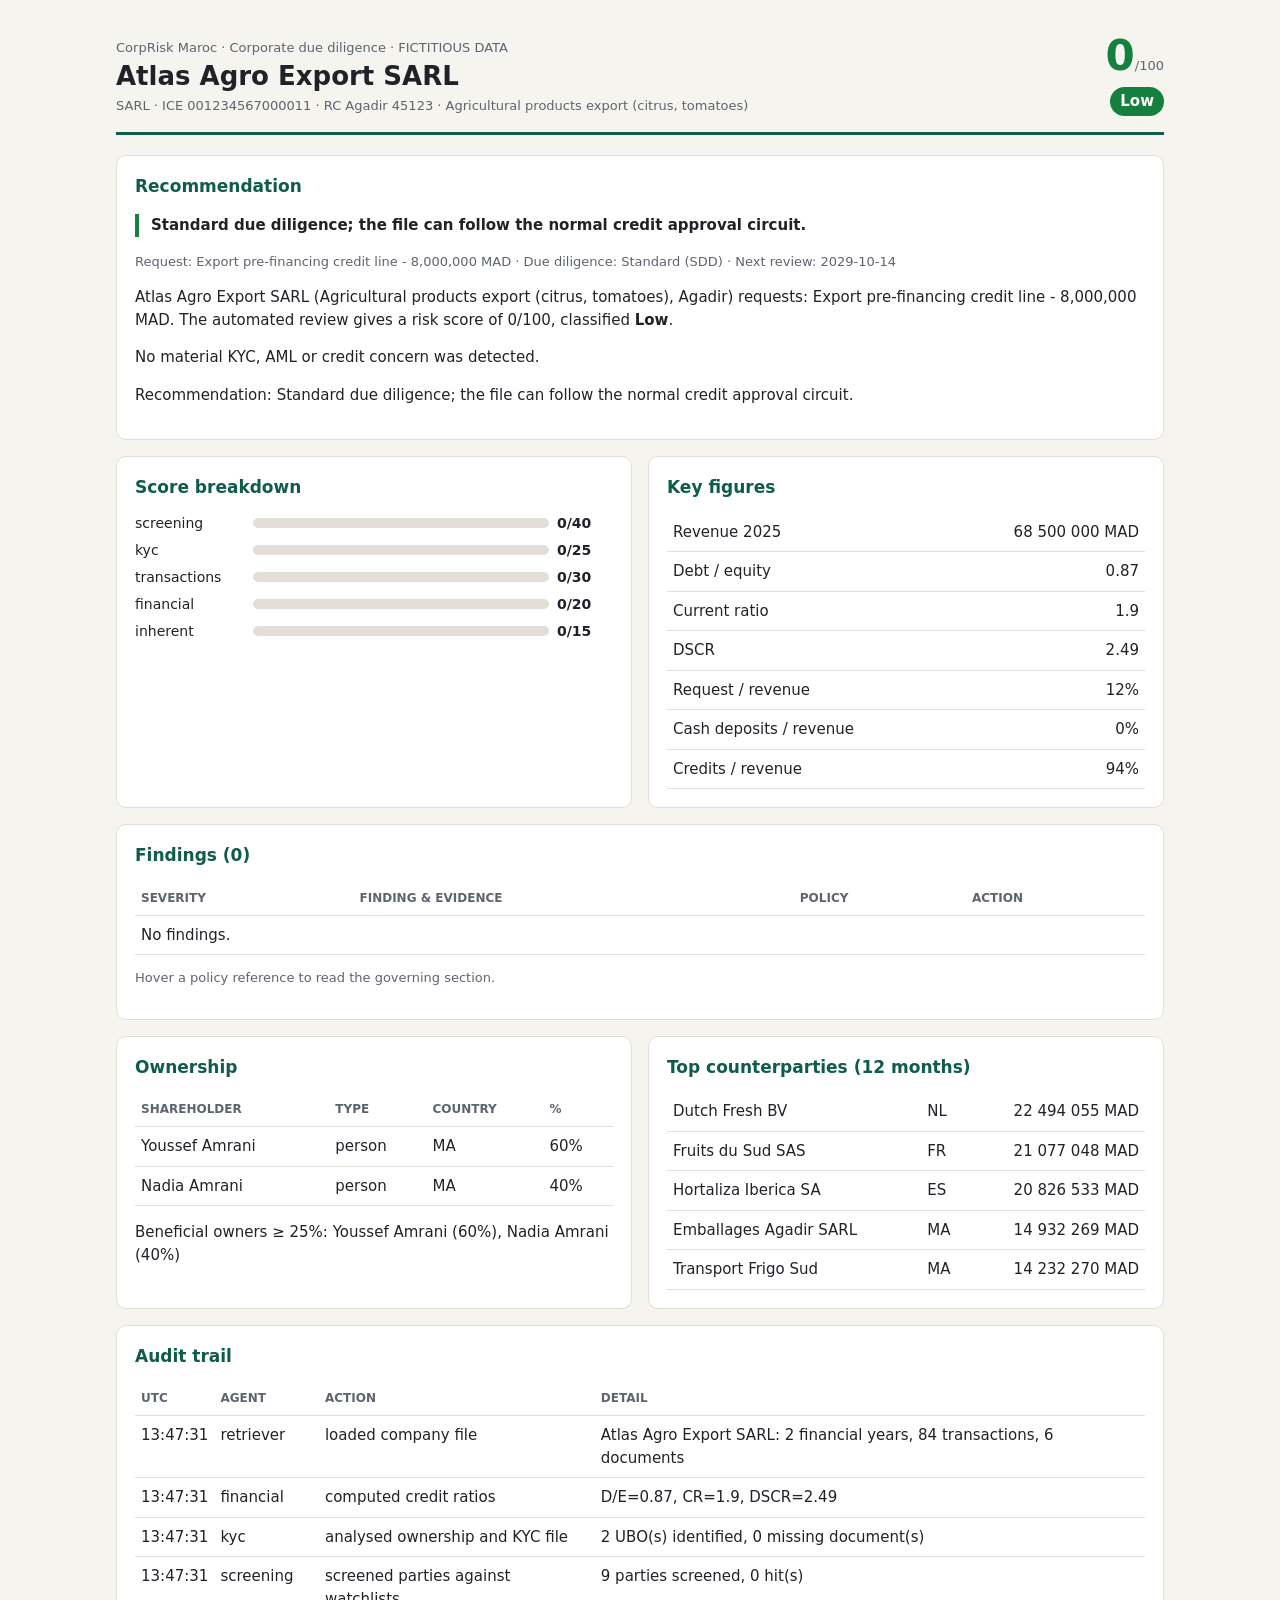
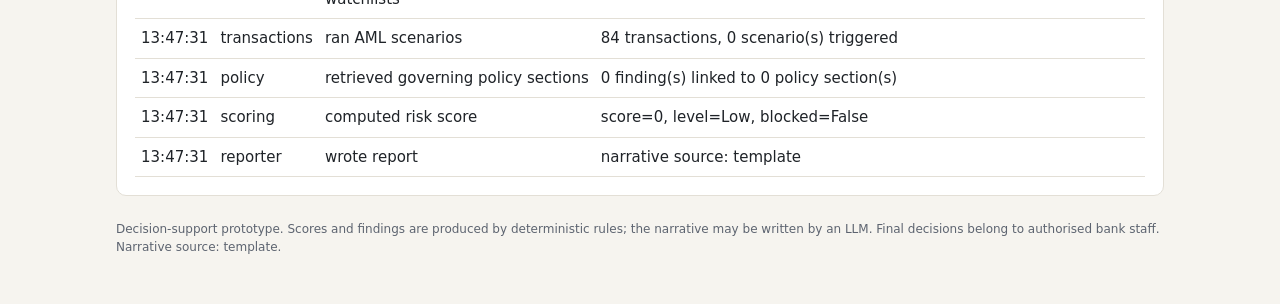
==== reports/C001.html @ 8aa22fc8 "CorpRisk Maroc: multi-agent due diligence prototype with Render deploy config" ====
<!doctype html><html lang="en"><head><meta charset="utf-8"><meta name="viewport" content="width=device-width,initial-scale=1">
<title>Due Diligence - Atlas Agro Export SARL</title>
<style>
:root{--bg:#f6f4ef;--card:#fff;--ink:#1f2328;--muted:#5d6470;--line:#e3dfd6;--accent:#0f5c4d}
@media (prefers-color-scheme:dark){:root{--bg:#16181b;--card:#1f2226;--ink:#e8e6e1;--muted:#a0a6ad;--line:#33373c;--accent:#4fb39b}}
*{box-sizing:border-box}body{margin:0;background:var(--bg);color:var(--ink);font:15px/1.5 system-ui,-apple-system,Segoe UI,Roboto,sans-serif}
main{max-width:1080px;margin:0 auto;padding:24px 16px 48px}
header{display:flex;flex-wrap:wrap;gap:16px;justify-content:space-between;align-items:flex-end;border-bottom:3px solid var(--accent);padding-bottom:16px;margin-bottom:20px}
h1{margin:0;font-size:26px}h2{font-size:17px;margin:0 0 12px;color:var(--accent)}
.muted{color:var(--muted);font-size:13px}.card{background:var(--card);border:1px solid var(--line);border-radius:10px;padding:18px;margin-bottom:16px}
.grid{display:grid;grid-template-columns:repeat(auto-fit,minmax(280px,1fr));gap:16px}
.score{text-align:right}.score b{font-size:42px;color:#15803d}.pill{display:inline-block;padding:3px 10px;border-radius:99px;color:#fff;background:#15803d;font-weight:600}
.sev{display:inline-block;color:#fff;border-radius:4px;padding:1px 7px;font-size:12px;text-transform:uppercase;font-weight:600}
table{width:100%;border-collapse:collapse}td,th{text-align:left;padding:8px 6px;border-bottom:1px solid var(--line);vertical-align:top}th{font-size:12px;color:var(--muted);text-transform:uppercase}
.num{text-align:right;white-space:nowrap}.ref{border-bottom:1px dotted var(--muted);cursor:help;white-space:nowrap}
.bar-row{display:grid;grid-template-columns:110px 1fr 56px;gap:8px;align-items:center;margin:6px 0;font-size:14px}
.bar{background:var(--line);height:10px;border-radius:5px;overflow:hidden}.bar div{background:var(--accent);height:100%}
.reco{border-left:4px solid #15803d;padding-left:12px;font-weight:600}.esc{border-color:#15803d}
.note{background:color-mix(in srgb,#15803d 12%,transparent);padding:10px;border-radius:6px}ul.check{list-style:none;padding:0}ul.check li{margin:6px 0}
.scroll{overflow-x:auto}footer{color:var(--muted);font-size:12px;margin-top:24px}
</style></head><body><main>
<header><div><div class="muted">CorpRisk Maroc · Corporate due diligence · FICTITIOUS DATA</div><h1>Atlas Agro Export SARL</h1>
<div class="muted">SARL · ICE 001234567000011 · RC Agadir 45123 · Agricultural products export (citrus, tomatoes)</div></div>
<div class="score"><b>0</b><span class="muted">/100</span><br><span class="pill">Low</span></div></header>
<section class="card"><h2>Recommendation</h2><p class="reco">Standard due diligence; the file can follow the normal credit approval circuit.</p>
<p class="muted">Request: Export pre-financing credit line - 8,000,000 MAD · Due diligence: Standard (SDD) · Next review: 2029-10-14</p>
<div><p>Atlas Agro Export SARL (Agricultural products export (citrus, tomatoes), Agadir) requests: Export pre-financing credit line - 8,000,000 MAD. The automated review gives a risk score of 0/100, classified <strong>Low</strong>.</p><p>No material KYC, AML or credit concern was detected.</p><p>Recommendation: Standard due diligence; the file can follow the normal credit approval circuit.</p></div></section>
<div class="grid"><section class="card"><h2>Score breakdown</h2><div class='bar-row'><span>screening</span><div class='bar'><div style='width:0%'></div></div><b>0/40</b></div><div class='bar-row'><span>kyc</span><div class='bar'><div style='width:0%'></div></div><b>0/25</b></div><div class='bar-row'><span>transactions</span><div class='bar'><div style='width:0%'></div></div><b>0/30</b></div><div class='bar-row'><span>financial</span><div class='bar'><div style='width:0%'></div></div><b>0/20</b></div><div class='bar-row'><span>inherent</span><div class='bar'><div style='width:0%'></div></div><b>0/15</b></div></section>
<section class="card"><h2>Key figures</h2><table>
<tr><td>Revenue 2025</td><td class="num">68 500 000 MAD</td></tr>
<tr><td>Debt / equity</td><td class="num">0.87</td></tr><tr><td>Current ratio</td><td class="num">1.9</td></tr>
<tr><td>DSCR</td><td class="num">2.49</td></tr><tr><td>Request / revenue</td><td class="num">12%</td></tr>
<tr><td>Cash deposits / revenue</td><td class="num">0%</td></tr><tr><td>Credits / revenue</td><td class="num">94%</td></tr>
</table></section></div>

<section class="card"><h2>Findings (0)</h2><div class="scroll"><table><tr><th>Severity</th><th>Finding &amp; evidence</th><th>Policy</th><th>Action</th></tr><tr><td colspan='4'>No findings.</td></tr></table></div>
<p class="muted">Hover a policy reference to read the governing section.</p></section>
<div class="grid"><section class="card"><h2>Ownership</h2><table><tr><th>Shareholder</th><th>Type</th><th>Country</th><th>%</th></tr><tr><td>Youssef Amrani</td><td>person</td><td>MA</td><td>60%</td></tr><tr><td>Nadia Amrani</td><td>person</td><td>MA</td><td>40%</td></tr></table>
<p>Beneficial owners ≥ 25%: Youssef Amrani (60%), Nadia Amrani (40%)</p></section>
<section class="card"><h2>Top counterparties (12 months)</h2><table><tr><td>Dutch Fresh BV</td><td>NL</td><td class='num'>22 494 055 MAD</td></tr><tr><td>Fruits du Sud SAS</td><td>FR</td><td class='num'>21 077 048 MAD</td></tr><tr><td>Hortaliza Iberica SA</td><td>ES</td><td class='num'>20 826 533 MAD</td></tr><tr><td>Emballages Agadir SARL</td><td>MA</td><td class='num'>14 932 269 MAD</td></tr><tr><td>Transport Frigo Sud</td><td>MA</td><td class='num'>14 232 270 MAD</td></tr></table></section></div>
<section class="card"><h2>Audit trail</h2><div class="scroll"><table><tr><th>UTC</th><th>Agent</th><th>Action</th><th>Detail</th></tr><tr><td>13:47:31</td><td>retriever</td><td>loaded company file</td><td>Atlas Agro Export SARL: 2 financial years, 84 transactions, 6 documents</td></tr><tr><td>13:47:31</td><td>financial</td><td>computed credit ratios</td><td>D/E=0.87, CR=1.9, DSCR=2.49</td></tr><tr><td>13:47:31</td><td>kyc</td><td>analysed ownership and KYC file</td><td>2 UBO(s) identified, 0 missing document(s)</td></tr><tr><td>13:47:31</td><td>screening</td><td>screened parties against watchlists</td><td>9 parties screened, 0 hit(s)</td></tr><tr><td>13:47:31</td><td>transactions</td><td>ran AML scenarios</td><td>84 transactions, 0 scenario(s) triggered</td></tr><tr><td>13:47:31</td><td>policy</td><td>retrieved governing policy sections</td><td>0 finding(s) linked to 0 policy section(s)</td></tr><tr><td>13:47:31</td><td>scoring</td><td>computed risk score</td><td>score=0, level=Low, blocked=False</td></tr><tr><td>13:47:31</td><td>reporter</td><td>wrote report</td><td>narrative source: template</td></tr></table></div></section>
<footer>Decision-support prototype. Scores and findings are produced by deterministic rules; the narrative may be written by an LLM.
Final decisions belong to authorised bank staff. Narrative source: template.</footer>
</main></body></html>
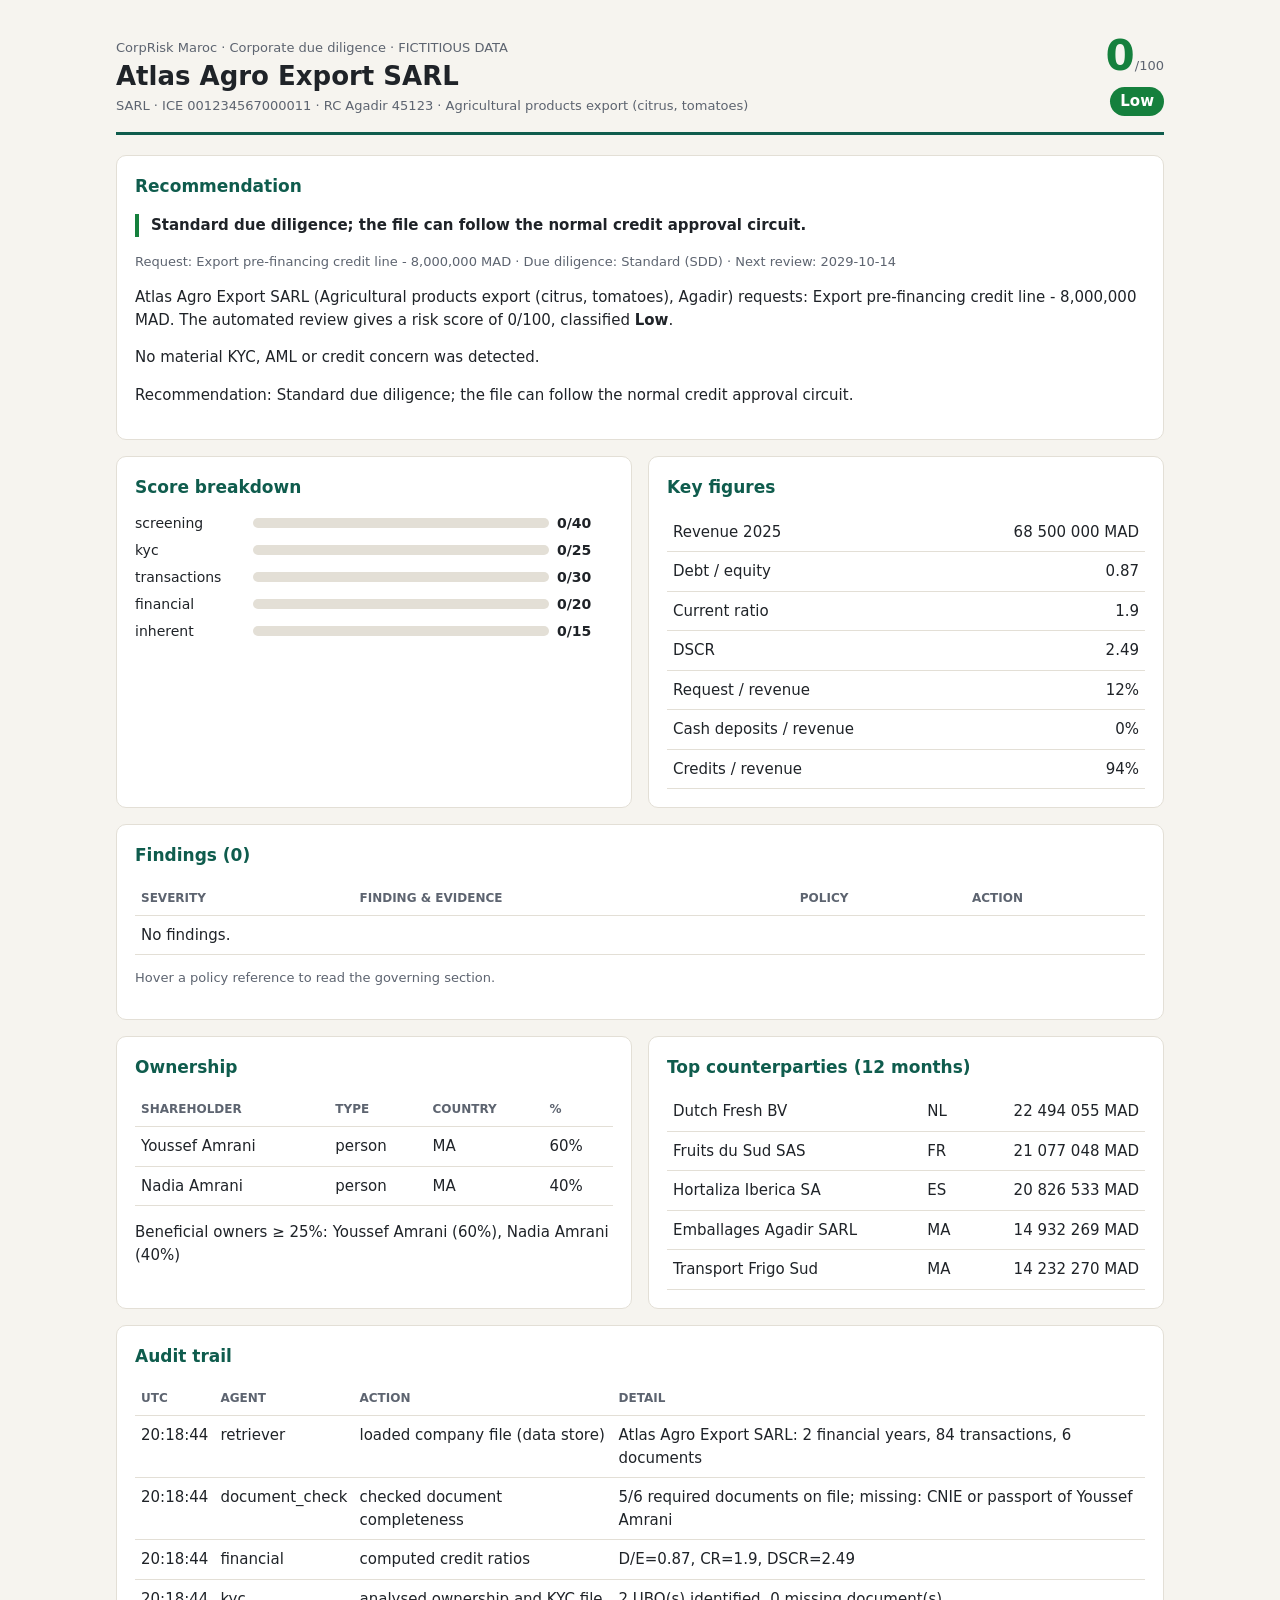
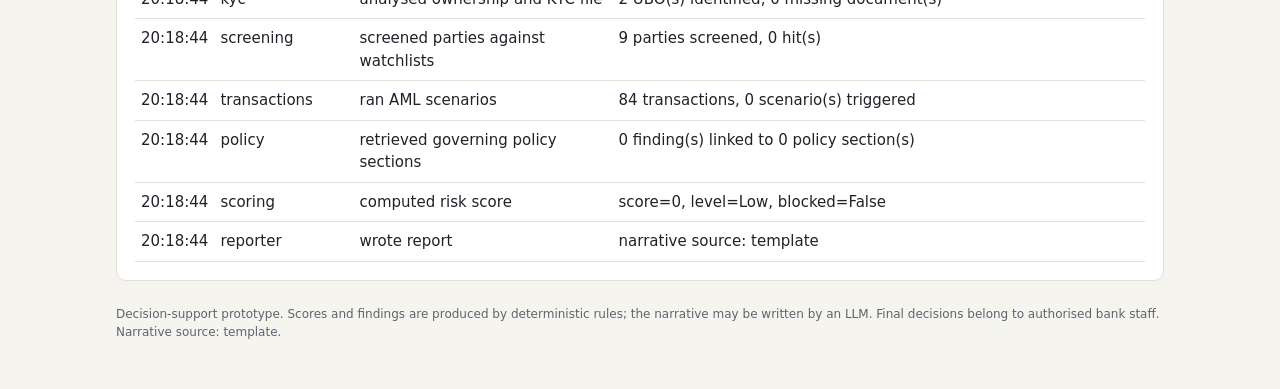
==== commit c20b3b23: "Upload interface: LLM document reading, document gate, OpenAI/Anthropic extraction with fallback - A" ====
--- a/reports/C001.html
+++ b/reports/C001.html
@@ -38,7 +38,7 @@
 <div class="grid"><section class="card"><h2>Ownership</h2><table><tr><th>Shareholder</th><th>Type</th><th>Country</th><th>%</th></tr><tr><td>Youssef Amrani</td><td>person</td><td>MA</td><td>60%</td></tr><tr><td>Nadia Amrani</td><td>person</td><td>MA</td><td>40%</td></tr></table>
 <p>Beneficial owners ≥ 25%: Youssef Amrani (60%), Nadia Amrani (40%)</p></section>
 <section class="card"><h2>Top counterparties (12 months)</h2><table><tr><td>Dutch Fresh BV</td><td>NL</td><td class='num'>22 494 055 MAD</td></tr><tr><td>Fruits du Sud SAS</td><td>FR</td><td class='num'>21 077 048 MAD</td></tr><tr><td>Hortaliza Iberica SA</td><td>ES</td><td class='num'>20 826 533 MAD</td></tr><tr><td>Emballages Agadir SARL</td><td>MA</td><td class='num'>14 932 269 MAD</td></tr><tr><td>Transport Frigo Sud</td><td>MA</td><td class='num'>14 232 270 MAD</td></tr></table></section></div>
-<section class="card"><h2>Audit trail</h2><div class="scroll"><table><tr><th>UTC</th><th>Agent</th><th>Action</th><th>Detail</th></tr><tr><td>13:47:31</td><td>retriever</td><td>loaded company file</td><td>Atlas Agro Export SARL: 2 financial years, 84 transactions, 6 documents</td></tr><tr><td>13:47:31</td><td>financial</td><td>computed credit ratios</td><td>D/E=0.87, CR=1.9, DSCR=2.49</td></tr><tr><td>13:47:31</td><td>kyc</td><td>analysed ownership and KYC file</td><td>2 UBO(s) identified, 0 missing document(s)</td></tr><tr><td>13:47:31</td><td>screening</td><td>screened parties against watchlists</td><td>9 parties screened, 0 hit(s)</td></tr><tr><td>13:47:31</td><td>transactions</td><td>ran AML scenarios</td><td>84 transactions, 0 scenario(s) triggered</td></tr><tr><td>13:47:31</td><td>policy</td><td>retrieved governing policy sections</td><td>0 finding(s) linked to 0 policy section(s)</td></tr><tr><td>13:47:31</td><td>scoring</td><td>computed risk score</td><td>score=0, level=Low, blocked=False</td></tr><tr><td>13:47:31</td><td>reporter</td><td>wrote report</td><td>narrative source: template</td></tr></table></div></section>
+<section class="card"><h2>Audit trail</h2><div class="scroll"><table><tr><th>UTC</th><th>Agent</th><th>Action</th><th>Detail</th></tr><tr><td>20:18:44</td><td>retriever</td><td>loaded company file (data store)</td><td>Atlas Agro Export SARL: 2 financial years, 84 transactions, 6 documents</td></tr><tr><td>20:18:44</td><td>document_check</td><td>checked document completeness</td><td>5/6 required documents on file; missing: CNIE or passport of Youssef Amrani</td></tr><tr><td>20:18:44</td><td>financial</td><td>computed credit ratios</td><td>D/E=0.87, CR=1.9, DSCR=2.49</td></tr><tr><td>20:18:44</td><td>kyc</td><td>analysed ownership and KYC file</td><td>2 UBO(s) identified, 0 missing document(s)</td></tr><tr><td>20:18:44</td><td>screening</td><td>screened parties against watchlists</td><td>9 parties screened, 0 hit(s)</td></tr><tr><td>20:18:44</td><td>transactions</td><td>ran AML scenarios</td><td>84 transactions, 0 scenario(s) triggered</td></tr><tr><td>20:18:44</td><td>policy</td><td>retrieved governing policy sections</td><td>0 finding(s) linked to 0 policy section(s)</td></tr><tr><td>20:18:44</td><td>scoring</td><td>computed risk score</td><td>score=0, level=Low, blocked=False</td></tr><tr><td>20:18:44</td><td>reporter</td><td>wrote report</td><td>narrative source: template</td></tr></table></div></section>
 <footer>Decision-support prototype. Scores and findings are produced by deterministic rules; the narrative may be written by an LLM.
 Final decisions belong to authorised bank staff. Narrative source: template.</footer>
 </main></body></html>
